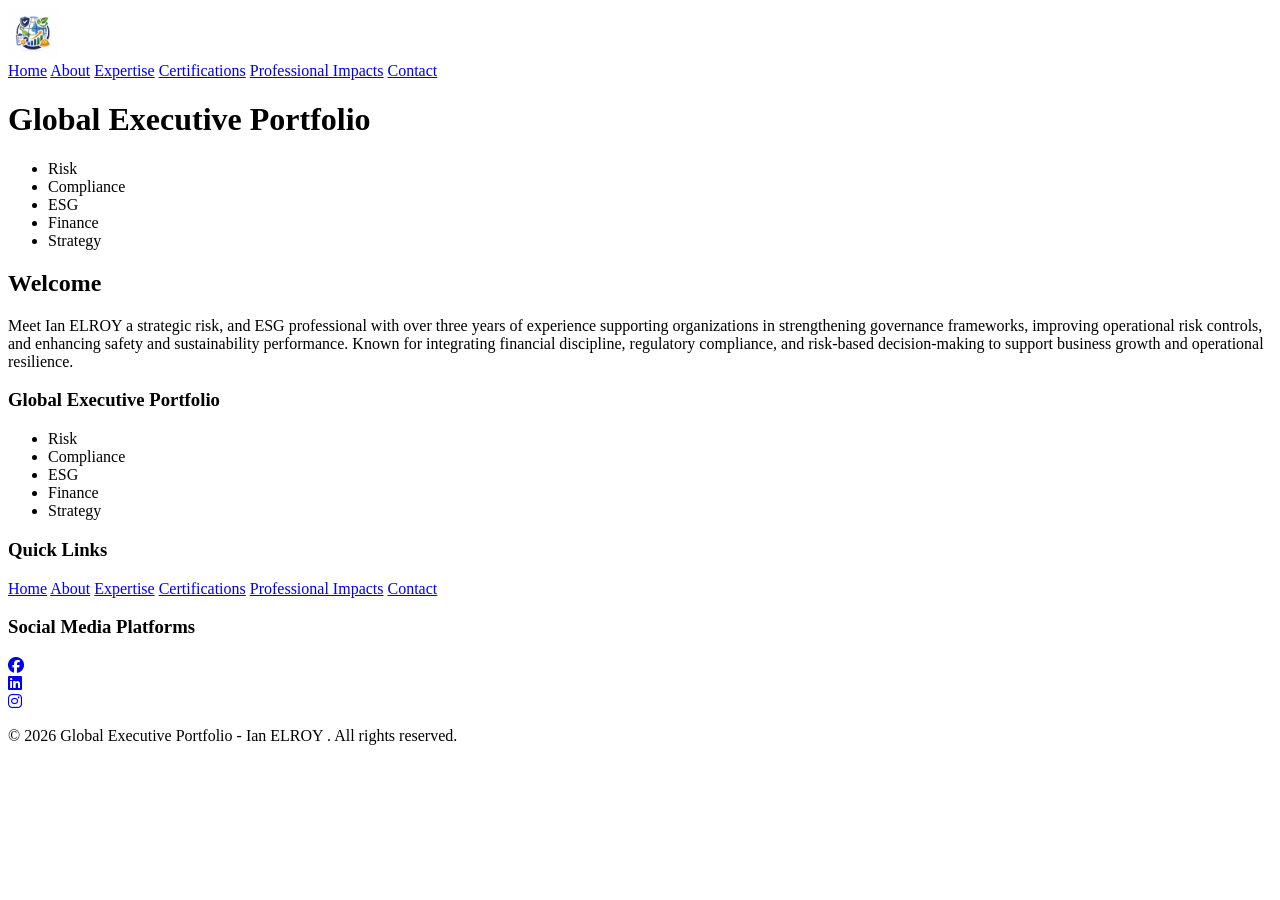
==== index.html @ 06d78c60 "first commit" ====
<!DOCTYPE html>
<html lang="en">
<head>
    <meta charset="UTF-8">
    <meta name="viewport" content="width=device-width, initial-scale=1.0">
    <title>Ian Elroy | Global Executive Portfolio</title>
    <link rel="stylesheet" href="styles.css">
     <link rel="stylesheet" href="https://cdnjs.cloudflare.com/ajax/libs/font-awesome/6.5.0/css/all.min.css">
    <img src="Portfolio icon.png" alt="portfolio icon" width="50px">
</head>
<body>
    <div class="navbar">
        <nav>
          <a href="index.html">Home</a>
          <a href="about.html">About</a>
          <a href="expertise.html">Expertise</a>
          <a href="certifications.html">Certifications</a>
          <a href="professional impact.html">Professional Impacts</a>
          <a href="contact.html">Contact</a>

        </nav>
    </div>
    <div>
        <h1>Global Executive Portfolio</h1>
        <ul>
            <li>Risk</li>
            <li>Compliance</li>
            <li>ESG</li>
            <li>Finance</li>
            <li>Strategy</li>
        </ul>
    </div>
    <div>
        <h2>Welcome</h2>
        <p>Meet Ian ELROY a strategic risk, and ESG professional with over three years 
        of experience supporting 
            organizations in strengthening governance frameworks, improving operational
             risk controls, and enhancing safety and sustainability performance. Known for
              integrating financial discipline, regulatory compliance, 
            and risk-based decision-making to support business growth and operational resilience.
        </p>
    </div>
    <div class="footer">
        <div class="global">
        <h3>Global Executive Portfolio</h3>
        <ul>
            <li>Risk</li>
            <li>Compliance</li>
            <li>ESG</li>
            <li>Finance</li>
            <li>Strategy</li>
        </ul>
        </div>
         
        <div class="quick-links">
        <h3>Quick Links</h3>
          <a href="index.html">Home</a>
          <a href="about.html">About</a>
          <a href="expertise.html">Expertise</a>
          <a href="certifications.html">Certifications</a>
          <a href="professional impact.html">Professional Impacts</a>
          <a href="contact.html">Contact</a>
          </div>

       <div class="media">
          <h3>Social Media Platforms</h3>
          <a href="https://facebook.com.com/Elroy Ian" target="_blank">
<i class="fa-brands fa-facebook"></i>
</a><br>

<a href="https://linkedin.com/in/yourusername" target="_blank">   
<i class="fa-brands fa-linkedin"></i>
</a><br>

<a href="https://instagram.com/_elroy4" target="_blank">  
<i class="fa-brands fa-instagram"></i>
</a><br>
   </div>
   <div>

   </div class="foote-bottom">
   <p>&copy; 2026 Global Executive Portfolio - Ian ELROY . All rights reserved.</p>

    </div>
    </div>
    
</body>
</html>
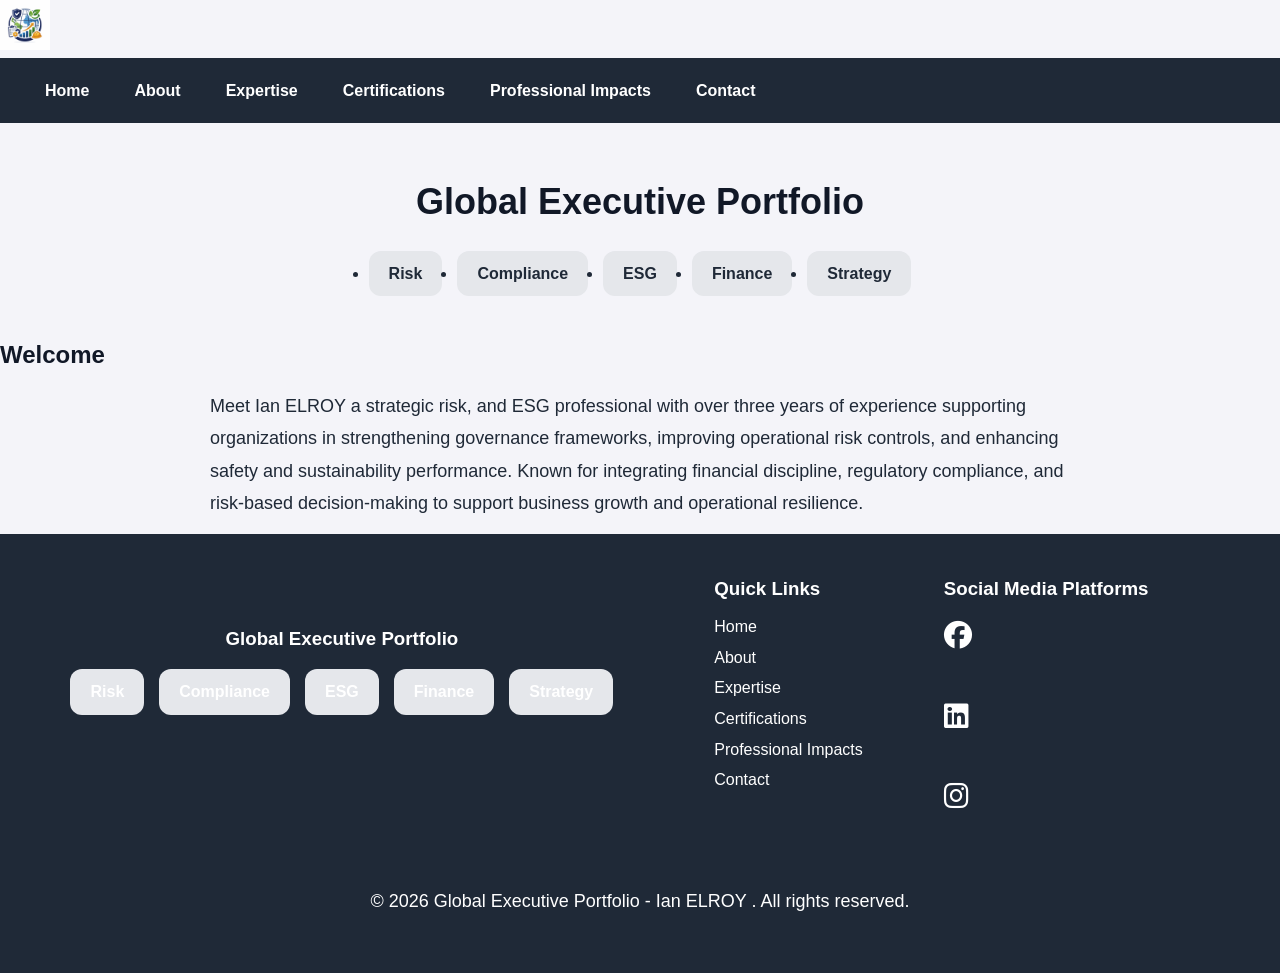
==== commit 9b12ec90: "added class to divs styled all the pages" ====
--- a/index.html
+++ b/index.html
@@ -10,7 +10,7 @@
 </head>
 <body>
     <div class="navbar">
-        <nav>
+        <nav class="nav-links">
           <a href="index.html">Home</a>
           <a href="about.html">About</a>
           <a href="expertise.html">Expertise</a>
@@ -20,7 +20,7 @@
 
         </nav>
     </div>
-    <div>
+    <div class="global">
         <h1>Global Executive Portfolio</h1>
         <ul>
             <li>Risk</li>
@@ -30,9 +30,9 @@
             <li>Strategy</li>
         </ul>
     </div>
-    <div>
+    <div class="welcome">
         <h2>Welcome</h2>
-        <p>Meet Ian ELROY a strategic risk, and ESG professional with over three years 
+        <p class="paragraph">Meet Ian ELROY a strategic risk, and ESG professional with over three years 
         of experience supporting 
             organizations in strengthening governance frameworks, improving operational
              risk controls, and enhancing safety and sustainability performance. Known for
--- a/styles.css
+++ b/styles.css
@@ -0,0 +1,244 @@
+/* =================== GENERAL RESET =================== */
+* {
+    box-sizing: border-box;
+    margin: 0;
+    padding: 0;
+}
+
+body {
+    font-family: 'Segoe UI', Tahoma, Geneva, Verdana, sans-serif;
+    background-color: #f4f4f9;
+    color: #1f2937;
+    line-height: 1.6;
+}
+
+/* =================== NAVBAR =================== */
+.navbar {
+    background-color: #1f2937;
+    display: flex;
+    align-items: center;
+    justify-content: space-between;
+    padding: 12px 30px;
+    flex-wrap: wrap;
+}
+
+.navbar img {
+    border-radius: 50%;
+    margin-right: 20px;
+    width: 50px;
+}
+
+.nav-links {
+    display: flex;
+    gap: 15px;
+    flex-wrap: wrap;
+}
+
+.nav-links a {
+    color: white;
+    text-decoration: none;
+    padding: 8px 15px;
+    border-radius: 6px;
+    font-weight: 600;
+    transition: 0.3s;
+}
+
+.nav-links a:hover,
+.nav-links a.active {
+    background-color: gold;
+    color: #1f2937;
+}
+
+/* =================== GLOBAL HERO =================== */
+.global {
+    text-align: center;
+    margin: 50px 20px 40px;
+}
+
+.global h1 {
+    font-size: 36px;
+    margin-bottom: 20px;
+    color: #111827;
+}
+
+.global ul {
+    display: flex;
+    justify-content: center;
+    gap: 15px;
+    flex-wrap: wrap;
+    margin-top: 15px;
+}
+
+.global ul li {
+    background: #e5e7eb;
+    padding: 10px 20px;
+    border-radius: 12px;
+    font-weight: 600;
+    transition: 0.3s;
+}
+
+.global ul li:hover {
+    background-color: gold;
+    color: #1f2937;
+}
+
+/* =================== HEADINGS & PARAGRAPHS =================== */
+h1, h2, h3 {
+    margin-bottom: 15px;
+    font-weight: 700;
+}
+
+h2 {
+    color: #111827;
+    margin-top: 20px;
+}
+
+p, .paragraph, .impact, .para {
+    max-width: 900px;
+    margin: 15px auto;
+    padding: 0 20px;
+    font-size: 18px;
+    line-height: 1.8;
+}
+
+/* =================== EXPERTISE & CERTIFICATIONS =================== */
+.expertise li,
+.professional-certs li {
+    background-color: #e5e7eb;
+    margin: 8px 0;
+    padding: 10px 15px;
+    border-radius: 8px;
+    transition: 0.3s;
+    font-weight: 500;
+}
+
+.expertise li:hover,
+.professional-certs li:hover {
+    background-color: gold;
+    color: #1f2937;
+}
+
+/* =================== FORMS =================== */
+.forms form {
+    max-width: 600px;
+    margin: 20px auto;
+    display: flex;
+    flex-direction: column;
+    gap: 15px;
+}
+
+.forms input,
+.forms textarea {
+    padding: 12px;
+    border-radius: 6px;
+    border: 1px solid #d1d5db;
+    font-size: 16px;
+    resize: vertical;
+    transition: 0.3s;
+}
+
+.forms input:focus,
+.forms textarea:focus {
+    border-color: gold;
+    outline: none;
+}
+
+.forms button {
+    padding: 12px 20px;
+    background-color: #1f2937;
+    color: white;
+    font-size: 16px;
+    border: none;
+    border-radius: 6px;
+    cursor: pointer;
+    transition: 0.3s;
+    font-weight: 600;
+}
+
+.forms button:hover {
+    background-color: gold;
+    color: #1f2937;
+}
+
+/* =================== SOCIAL MEDIA ICONS =================== */
+.media a,
+.social-media a {
+    font-size: 28px;
+    margin-right: 15px;
+    transition: 0.3s;
+    color: #1f2937;
+}
+
+.media a:hover,
+.social-media a:hover {
+    color: gold;
+}
+
+/* =================== FOOTER =================== */
+.footer {
+    background-color: #1f2937;
+    color: white;
+    display: flex;
+    flex-wrap: wrap;
+    justify-content: space-around;
+    padding: 40px 20px;
+    gap: 20px;
+}
+
+.footer h3 {
+    margin-bottom: 10px;
+}
+
+.footer ul {
+    list-style: none;
+    padding: 0;
+}
+
+.footer a {
+    color: white;
+    text-decoration: none;
+    display: block;
+    margin: 5px 0;
+    transition: 0.3s;
+}
+
+.footer a:hover {
+    color: gold;
+}
+
+.footer-bottom {
+    width: 100%;
+    text-align: center;
+    margin-top: 20px;
+    border-top: 1px solid #374151;
+    padding-top: 15px;
+}
+
+/* =================== BUTTONS GENERAL =================== */
+button, .btn {
+    cursor: pointer;
+    border-radius: 6px;
+    transition: 0.3s;
+}
+
+button:hover, .btn:hover {
+    transform: scale(1.05);
+}
+
+/* =================== RESPONSIVE =================== */
+@media (max-width: 768px) {
+    .global ul {
+        flex-direction: column;
+        gap: 10px;
+    }
+
+    .footer {
+        flex-direction: column;
+        text-align: center;
+    }
+
+    .nav-links {
+        flex-direction: column;
+        gap: 10px;
+    }
+}
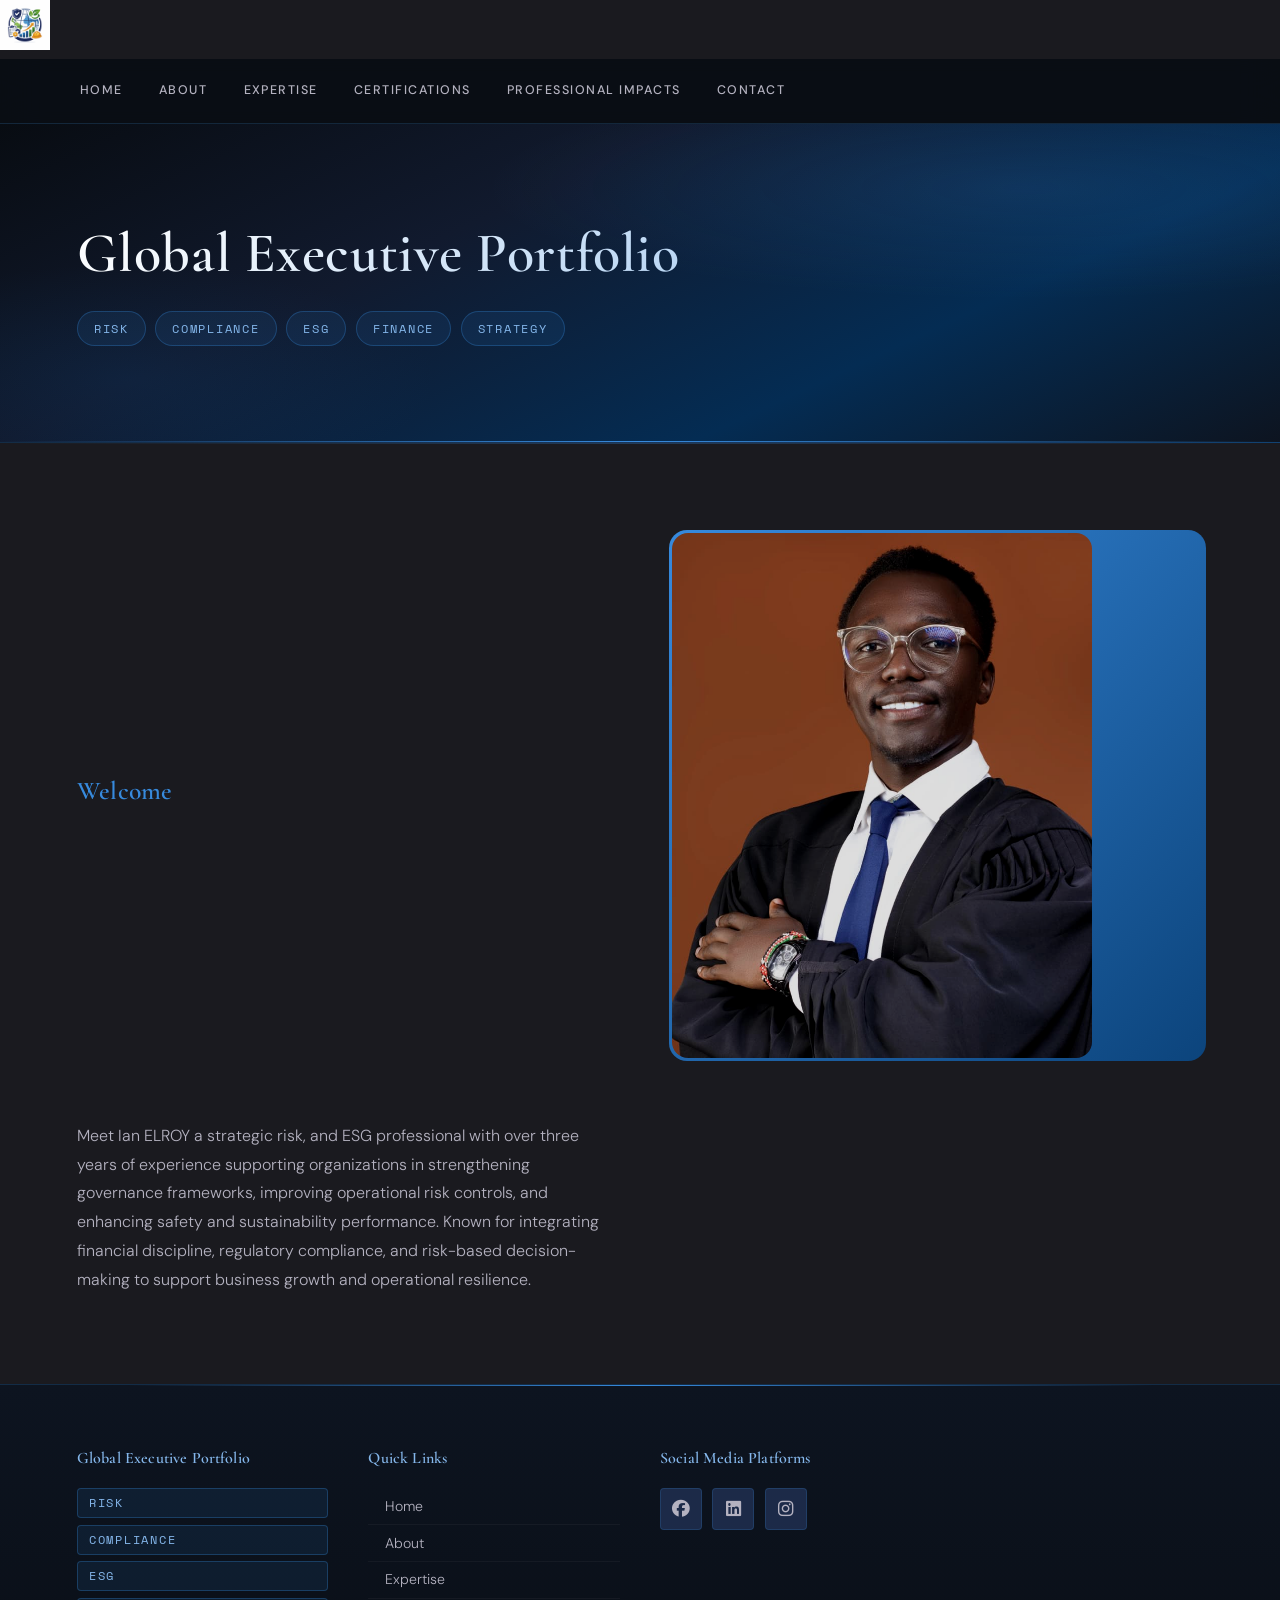
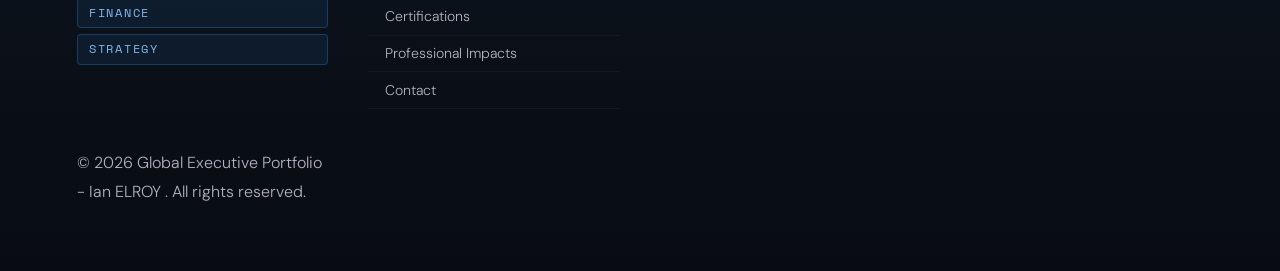
==== commit 7dd6ed60: "added a photo to home page" ====
--- a/index.html
+++ b/index.html
@@ -32,6 +32,10 @@
     </div>
     <div class="welcome">
         <h2>Welcome</h2>
+        <div class="img">
+        <img src="Ian Elroy.jpg" alt="Ian Elroy" width="500px">
+        </div>
+        <div class="paragragh-1">
         <p class="paragraph">Meet Ian ELROY a strategic risk, and ESG professional with over three years 
         of experience supporting 
             organizations in strengthening governance frameworks, improving operational
@@ -39,6 +43,7 @@
               integrating financial discipline, regulatory compliance, 
             and risk-based decision-making to support business growth and operational resilience.
         </p>
+        </div>
     </div>
     <div class="footer">
         <div class="global">
--- a/styles.css
+++ b/styles.css
@@ -1,244 +1,967 @@
-/* =================== GENERAL RESET =================== */
-* {
-    box-sizing: border-box;
-    margin: 0;
-    padding: 0;
+/* ============================================
+   IAN ELROY | GLOBAL EXECUTIVE PORTFOLIO
+   Modern Executive CSS — Dark Edition
+   ============================================ */
+
+@import url('https://fonts.googleapis.com/css2?family=Cormorant+Garamond:wght@300;400;600&family=DM+Sans:wght@300;400;500;600&family=Space+Mono&display=swap');
+
+/* ── CSS Variables ── */
+:root {
+  --blue-50:  #e6f1fb;
+  --blue-200: #85b7eb;
+  --blue-400: #378add;
+  --blue-600: #185fa5;
+  --blue-800: #0c447c;
+  --blue-900: #042c53;
+
+  --dark-900: #080c12;
+  --dark-800: #0d1420;
+  --dark-700: #111a2e;
+  --dark-600: #162038;
+  --dark-500: #1c2a48;
+  --dark-400: #243058;
+
+  --grey-900: #1a1a1f;
+  --grey-800: #222228;
+  --grey-700: #2e2e36;
+  --grey-600: #3a3a44;
+  --grey-200: #b4b2c0;
+  --grey-100: #d4d2de;
+  --grey-50:  #f0eff5;
+
+  --accent: #378add;
+  --accent-light: #85b7eb;
+  --accent-glow: rgba(55, 138, 221, 0.25);
+
+  --font-display: 'Cormorant Garamond', Georgia, serif;
+  --font-body: 'DM Sans', system-ui, sans-serif;
+  --font-mono: 'Space Mono', monospace;
+
+  --ease-out: cubic-bezier(0.16, 1, 0.3, 1);
+  --ease-in-out: cubic-bezier(0.76, 0, 0.24, 1);
+
+  --radius-sm: 4px;
+  --radius-md: 10px;
+  --radius-lg: 18px;
+  --radius-xl: 28px;
+
+  --shadow-blue: 0 0 40px rgba(55, 138, 221, 0.15);
+  --shadow-card: 0 8px 40px rgba(0, 0, 0, 0.45);
+}
+
+/* ── Reset & Base ── */
+*, *::before, *::after {
+  box-sizing: border-box;
+  margin: 0;
+  padding: 0;
+}
+
+html {
+  scroll-behavior: smooth;
+  font-size: 16px;
 }
 
 body {
-    font-family: 'Segoe UI', Tahoma, Geneva, Verdana, sans-serif;
-    background-color: #f4f4f9;
-    color: #1f2937;
-    line-height: 1.6;
-}
-
-/* =================== NAVBAR =================== */
+  font-family: var(--font-body);
+  font-weight: 300;
+  line-height: 1.75;
+  color: var(--grey-100);
+  background-color: var(--grey-900);
+  overflow-x: hidden;
+  -webkit-font-smoothing: antialiased;
+}
+
+/* ── Typography ── */
+h1, h2, h3 {
+  font-family: var(--font-display);
+  font-weight: 600;
+  letter-spacing: 0.01em;
+  line-height: 1.2;
+  animation: fadeSlideIn 0.9s var(--ease-out) both;
+}
+
+h1 { font-size: clamp(2rem, 5vw, 3.5rem); }
+h2 { font-size: clamp(1.4rem, 3vw, 2.2rem); }
+h3 { font-size: clamp(1.1rem, 2vw, 1.5rem); }
+
+p { font-size: 1rem; color: var(--grey-200); line-height: 1.8; }
+
+a {
+  color: var(--accent-light);
+  text-decoration: none;
+  transition: color 0.3s var(--ease-out);
+}
+a:hover { color: #fff; }
+
+ul { list-style: none; }
+
+/* ── Animations ── */
+@keyframes fadeSlideIn {
+  from { opacity: 0; transform: translateY(24px); }
+  to   { opacity: 1; transform: translateY(0); }
+}
+
+@keyframes pulseGlow {
+  0%, 100% { box-shadow: 0 0 0 0 var(--accent-glow); }
+  50%       { box-shadow: 0 0 0 12px transparent; }
+}
+
+@keyframes borderShimmer {
+  0%   { background-position: 0% 50%; }
+  100% { background-position: 200% 50%; }
+}
+
+/* Heading color animation — ease-in-out blue effect */
+h1, h2 {
+  background: linear-gradient(135deg, #fff 0%, var(--accent-light) 50%, #fff 100%);
+  background-size: 200% auto;
+  -webkit-background-clip: text;
+  -webkit-text-fill-color: transparent;
+  background-clip: text;
+  animation: fadeSlideIn 0.9s var(--ease-out) both, borderShimmer 5s var(--ease-in-out) infinite;
+}
+
+h3 {
+  color: var(--accent-light);
+  animation: fadeSlideIn 0.9s var(--ease-out) both;
+}
+
+/* =============================================
+   NAVBAR
+   ============================================= */
 .navbar {
-    background-color: #1f2937;
-    display: flex;
-    align-items: center;
-    justify-content: space-between;
-    padding: 12px 30px;
-    flex-wrap: wrap;
-}
-
-.navbar img {
-    border-radius: 50%;
-    margin-right: 20px;
-    width: 50px;
+  position: sticky;
+  top: 0;
+  z-index: 1000;
+  background: rgba(8, 12, 18, 0.85);
+  backdrop-filter: blur(20px) saturate(180%);
+  border-bottom: 1px solid rgba(55, 138, 221, 0.2);
+  padding: 0 clamp(1.5rem, 5vw, 4rem);
 }
 
 .nav-links {
-    display: flex;
-    gap: 15px;
-    flex-wrap: wrap;
+  display: flex;
+  align-items: center;
+  gap: 0.25rem;
+  height: 64px;
+  flex-wrap: wrap;
 }
 
 .nav-links a {
-    color: white;
-    text-decoration: none;
-    padding: 8px 15px;
-    border-radius: 6px;
-    font-weight: 600;
-    transition: 0.3s;
-}
-
-.nav-links a:hover,
-.nav-links a.active {
-    background-color: gold;
-    color: #1f2937;
-}
-
-/* =================== GLOBAL HERO =================== */
+  font-family: var(--font-body);
+  font-size: 0.78rem;
+  font-weight: 500;
+  letter-spacing: 0.12em;
+  text-transform: uppercase;
+  color: var(--grey-200);
+  padding: 0.5rem 1rem;
+  border-radius: var(--radius-sm);
+  position: relative;
+  transition: color 0.35s var(--ease-out), background 0.35s var(--ease-out);
+}
+
+.nav-links a::after {
+  content: '';
+  position: absolute;
+  bottom: 4px;
+  left: 50%;
+  transform: translateX(-50%) scaleX(0);
+  width: 60%;
+  height: 1.5px;
+  background: var(--accent);
+  border-radius: 2px;
+  transition: transform 0.35s var(--ease-out);
+}
+
+.nav-links a:hover {
+  color: #fff;
+  background: rgba(55, 138, 221, 0.08);
+}
+
+.nav-links a:hover::after {
+  transform: translateX(-50%) scaleX(1);
+}
+
+/* =============================================
+   HERO HEADER — Global Banner
+   (Blue + Black gradient — home, about, certifications)
+   ============================================= */
 .global {
-    text-align: center;
-    margin: 50px 20px 40px;
+  background: linear-gradient(155deg, var(--dark-900) 0%, var(--dark-700) 35%, var(--blue-900) 70%, var(--dark-800) 100%);
+  padding: clamp(3rem, 8vw, 6rem) clamp(1.5rem, 6vw, 5rem);
+  position: relative;
+  overflow: hidden;
+  border-bottom: 1px solid rgba(55, 138, 221, 0.25);
+}
+
+.global::before {
+  content: '';
+  position: absolute;
+  inset: 0;
+  background:
+    radial-gradient(ellipse 60% 50% at 80% 20%, rgba(55, 138, 221, 0.15) 0%, transparent 70%),
+    radial-gradient(ellipse 40% 60% at 10% 80%, rgba(12, 68, 124, 0.2) 0%, transparent 60%);
+  pointer-events: none;
+}
+
+.global::after {
+  content: '';
+  position: absolute;
+  bottom: 0;
+  left: 0;
+  right: 0;
+  height: 1px;
+  background: linear-gradient(90deg, transparent, var(--accent), transparent);
 }
 
 .global h1 {
-    font-size: 36px;
-    margin-bottom: 20px;
-    color: #111827;
+  margin-bottom: 1.5rem;
+  position: relative;
+  z-index: 1;
+}
+
+.global h3 {
+  font-size: 1.1rem;
+  margin-bottom: 1rem;
 }
 
 .global ul {
-    display: flex;
-    justify-content: center;
-    gap: 15px;
-    flex-wrap: wrap;
-    margin-top: 15px;
+  display: flex;
+  flex-wrap: wrap;
+  gap: 0.6rem;
+  position: relative;
+  z-index: 1;
 }
 
 .global ul li {
-    background: #e5e7eb;
-    padding: 10px 20px;
-    border-radius: 12px;
-    font-weight: 600;
-    transition: 0.3s;
+  font-family: var(--font-mono);
+  font-size: 0.72rem;
+  letter-spacing: 0.15em;
+  text-transform: uppercase;
+  color: var(--accent-light);
+  background: rgba(55, 138, 221, 0.1);
+  border: 1px solid rgba(55, 138, 221, 0.3);
+  padding: 0.4rem 1rem;
+  border-radius: 100px;
+  transition: all 0.3s var(--ease-out);
 }
 
 .global ul li:hover {
-    background-color: gold;
-    color: #1f2937;
-}
-
-/* =================== HEADINGS & PARAGRAPHS =================== */
-h1, h2, h3 {
-    margin-bottom: 15px;
-    font-weight: 700;
-}
-
-h2 {
-    color: #111827;
-    margin-top: 20px;
-}
-
-p, .paragraph, .impact, .para {
-    max-width: 900px;
-    margin: 15px auto;
-    padding: 0 20px;
-    font-size: 18px;
-    line-height: 1.8;
-}
-
-/* =================== EXPERTISE & CERTIFICATIONS =================== */
-.expertise li,
+  background: rgba(55, 138, 221, 0.25);
+  border-color: var(--accent);
+  transform: translateY(-2px);
+}
+
+/* =============================================
+   WELCOME SECTION (Home Page)
+   ============================================= */
+.welcome {
+  display: grid;
+  grid-template-columns: 1fr 1fr;
+  gap: 4rem;
+  align-items: center;
+  padding: clamp(3rem, 7vw, 6rem) clamp(1.5rem, 6vw, 5rem);
+  background: var(--grey-900);
+  position: relative;
+}
+
+.welcome::before {
+  content: '';
+  position: absolute;
+  top: 0; left: 0; right: 0;
+  height: 1px;
+  background: linear-gradient(90deg, transparent, rgba(55, 138, 221, 0.3), transparent);
+}
+
+.welcome h2 {
+  font-size: clamp(1.2rem, 2vw, 1.6rem);
+  color: var(--accent);
+  -webkit-text-fill-color: var(--accent);
+  background: none;
+  animation: fadeSlideIn 0.8s var(--ease-out) 0.1s both;
+  margin-bottom: 0.5rem;
+}
+
+.paragragh-1 { animation: fadeSlideIn 0.8s var(--ease-out) 0.3s both; }
+
+/* Image — hover brightening + blue border box */
+.img {
+  position: relative;
+  display: inline-block;
+  animation: fadeSlideIn 0.9s var(--ease-out) 0.2s both;
+}
+
+.img::before {
+  content: '';
+  position: absolute;
+  inset: -3px;
+  background: linear-gradient(135deg, var(--accent), var(--blue-800), var(--accent-light), var(--blue-600));
+  border-radius: var(--radius-lg);
+  z-index: 0;
+  background-size: 300% 300%;
+  animation: borderShimmer 4s linear infinite;
+}
+
+.img img,
+.welcome img {
+  display: block;
+  width: 100%;
+  max-width: 420px;
+  height: auto;
+  border-radius: calc(var(--radius-lg) - 2px);
+  position: relative;
+  z-index: 1;
+  filter: brightness(0.85) contrast(1.05);
+  transition:
+    filter 0.5s var(--ease-out),
+    transform 0.5s var(--ease-out);
+}
+
+.img:hover img,
+.welcome .img:hover img {
+  filter: brightness(1.1) contrast(1.05) saturate(1.1);
+  transform: scale(1.02);
+}
+
+/* =============================================
+   ABOUT PAGE
+   ============================================= */
+.brand-statement {
+  background: var(--grey-900);
+  padding: clamp(3rem, 7vw, 6rem) clamp(1.5rem, 6vw, 5rem);
+  max-width: 900px;
+  margin: 0 auto;
+  animation: fadeSlideIn 0.9s var(--ease-out) both;
+}
+
+.brand-statement h1 { margin-bottom: 2rem; }
+
+.brand-statement h2 {
+  font-family: var(--font-mono);
+  font-size: 0.8rem;
+  letter-spacing: 0.2em;
+  text-transform: uppercase;
+  color: var(--accent);
+  -webkit-text-fill-color: var(--accent);
+  background: none;
+  animation: none;
+  margin: 2.5rem 0 1rem;
+  border-left: 3px solid var(--accent);
+  padding-left: 1rem;
+}
+
+#paragraph {
+  margin-bottom: 1.5rem;
+  font-size: 1rem;
+  color: var(--grey-200);
+}
+
+#paragraph li {
+  padding: 0.5rem 0 0.5rem 1.5rem;
+  font-size: 0.95rem;
+  color: var(--grey-100);
+  position: relative;
+  border-bottom: 1px solid rgba(255,255,255,0.05);
+}
+
+#paragraph li::before {
+  content: '▸';
+  position: absolute;
+  left: 0;
+  color: var(--accent);
+}
+
+/* Career Positioning */
+.career-positioning {
+  background: linear-gradient(155deg, var(--dark-800) 0%, var(--dark-600) 50%, var(--dark-700) 100%);
+  padding: clamp(3rem, 7vw, 6rem) clamp(1.5rem, 6vw, 5rem);
+  position: relative;
+  border-top: 1px solid rgba(55, 138, 221, 0.2);
+  border-bottom: 1px solid rgba(55, 138, 221, 0.2);
+}
+
+.career-positioning::before {
+  content: '';
+  position: absolute;
+  inset: 0;
+  background: radial-gradient(ellipse 50% 70% at 90% 50%, rgba(55, 138, 221, 0.1) 0%, transparent 70%);
+  pointer-events: none;
+}
+
+.career-positioning .paragraph {
+  max-width: 780px;
+  font-size: 1.05rem;
+  color: var(--grey-100);
+}
+
+/* =============================================
+   EXPERTISE PAGE
+   ============================================= */
+.expertise {
+  background: var(--grey-900);
+  padding: clamp(3rem, 7vw, 6rem) clamp(1.5rem, 6vw, 5rem);
+}
+
+.expertise h2 {
+  margin-bottom: 2rem;
+  font-size: 1.6rem;
+}
+
+.expertise .paragraph {
+  max-width: 820px;
+  margin-bottom: 3rem;
+  font-size: 1.05rem;
+}
+
+.expertise li {
+  display: flex;
+  align-items: center;
+  gap: 1rem;
+  background: var(--grey-800);
+  border: 1px solid var(--grey-700);
+  border-left: 3px solid var(--accent);
+  border-radius: var(--radius-md);
+  padding: 1.1rem 1.5rem;
+  margin-bottom: 0.75rem;
+  font-size: 0.95rem;
+  font-weight: 400;
+  color: var(--grey-100);
+  transition: all 0.35s var(--ease-out);
+  cursor: default;
+  animation: fadeSlideIn 0.6s var(--ease-out) both;
+}
+
+.expertise li:hover {
+  background: var(--grey-700);
+  border-left-color: var(--accent-light);
+  transform: translateX(6px);
+  color: #fff;
+  box-shadow: -4px 0 20px rgba(55, 138, 221, 0.2);
+}
+
+.expertise li::before {
+  content: '◆';
+  font-size: 0.6rem;
+  color: var(--accent);
+  flex-shrink: 0;
+  transition: color 0.3s;
+}
+
+.expertise li:hover::before {
+  color: var(--accent-light);
+}
+
+/* =============================================
+   CERTIFICATIONS PAGE
+   ============================================= */
+.certifications {
+  background: linear-gradient(155deg, var(--dark-900) 0%, var(--dark-700) 40%, var(--blue-900) 100%);
+  padding: clamp(3rem, 7vw, 6rem) clamp(1.5rem, 6vw, 5rem);
+  border-bottom: 1px solid rgba(55, 138, 221, 0.2);
+}
+
+.certifications .para {
+  max-width: 760px;
+  margin-top: 1.5rem;
+  font-size: 1.05rem;
+  color: var(--grey-100);
+}
+
+.professional-certs {
+  background: var(--grey-900);
+  padding: clamp(2.5rem, 6vw, 5rem) clamp(1.5rem, 6vw, 5rem);
+  display: grid;
+  grid-template-columns: repeat(auto-fill, minmax(280px, 1fr));
+  gap: 1rem;
+}
+
 .professional-certs li {
-    background-color: #e5e7eb;
-    margin: 8px 0;
-    padding: 10px 15px;
-    border-radius: 8px;
-    transition: 0.3s;
-    font-weight: 500;
-}
-
-.expertise li:hover,
+  background: linear-gradient(135deg, var(--dark-700), var(--dark-500));
+  border: 1px solid rgba(55, 138, 221, 0.2);
+  border-radius: var(--radius-md);
+  padding: 1.25rem 1.5rem;
+  font-size: 0.92rem;
+  color: var(--grey-100);
+  position: relative;
+  overflow: hidden;
+  transition: all 0.4s var(--ease-out);
+  animation: fadeSlideIn 0.6s var(--ease-out) both;
+}
+
+.professional-certs li::before {
+  content: '';
+  position: absolute;
+  inset: 0;
+  background: linear-gradient(135deg, rgba(55, 138, 221, 0.1), transparent);
+  opacity: 0;
+  transition: opacity 0.4s var(--ease-out);
+}
+
+.professional-certs li::after {
+  content: '✦';
+  position: absolute;
+  top: 1rem;
+  right: 1rem;
+  font-size: 0.7rem;
+  color: var(--accent);
+  opacity: 0.6;
+}
+
 .professional-certs li:hover {
-    background-color: gold;
-    color: #1f2937;
-}
-
-/* =================== FORMS =================== */
-.forms form {
-    max-width: 600px;
-    margin: 20px auto;
-    display: flex;
-    flex-direction: column;
-    gap: 15px;
-}
-
-.forms input,
-.forms textarea {
-    padding: 12px;
-    border-radius: 6px;
-    border: 1px solid #d1d5db;
-    font-size: 16px;
-    resize: vertical;
-    transition: 0.3s;
-}
-
-.forms input:focus,
-.forms textarea:focus {
-    border-color: gold;
-    outline: none;
-}
-
-.forms button {
-    padding: 12px 20px;
-    background-color: #1f2937;
-    color: white;
-    font-size: 16px;
-    border: none;
-    border-radius: 6px;
-    cursor: pointer;
-    transition: 0.3s;
-    font-weight: 600;
-}
-
-.forms button:hover {
-    background-color: gold;
-    color: #1f2937;
-}
-
-/* =================== SOCIAL MEDIA ICONS =================== */
-.media a,
+  border-color: var(--accent);
+  transform: translateY(-4px);
+  box-shadow: var(--shadow-blue), var(--shadow-card);
+  color: #fff;
+}
+
+.professional-certs li:hover::before { opacity: 1; }
+
+/* =============================================
+   PROFESSIONAL IMPACTS PAGE
+   ============================================= */
+.impact:first-of-type,
+div.impact h1:first-child {
+  background: linear-gradient(155deg, var(--dark-900) 0%, var(--dark-700) 40%, var(--blue-900) 100%);
+}
+
+div.impact {
+  padding: clamp(3rem, 7vw, 6rem) clamp(1.5rem, 6vw, 5rem);
+  background: var(--grey-900);
+}
+
+div.impact > h1:first-child {
+  background: linear-gradient(155deg, var(--dark-900), var(--dark-700), var(--blue-900));
+  margin: -clamp(3rem, 7vw, 6rem) -clamp(1.5rem, 6vw, 5rem) 3rem;
+  padding: clamp(3rem, 7vw, 6rem) clamp(1.5rem, 6vw, 5rem) 3rem;
+}
+
+div.impact h2 {
+  font-family: var(--font-mono);
+  font-size: 0.8rem;
+  letter-spacing: 0.2em;
+  text-transform: uppercase;
+  color: var(--accent);
+  -webkit-text-fill-color: var(--accent);
+  background: none;
+  animation: none;
+  margin-top: 2.5rem;
+  margin-bottom: 0.5rem;
+}
+
+p.impact {
+  font-size: 1rem;
+  color: var(--grey-200);
+  padding: 1rem 1.25rem;
+  background: var(--grey-800);
+  border-left: 3px solid var(--accent);
+  border-radius: 0 var(--radius-md) var(--radius-md) 0;
+  margin-bottom: 0.5rem;
+  transition: background 0.3s;
+}
+
+p.impact:hover {
+  background: var(--grey-700);
+  color: var(--grey-50);
+}
+
+/* =============================================
+   CONTACT PAGE
+   ============================================= */
+.connect {
+  background: linear-gradient(155deg, var(--dark-900) 0%, var(--dark-700) 40%, var(--blue-900) 100%);
+  padding: clamp(3rem, 7vw, 6rem) clamp(1.5rem, 6vw, 5rem);
+  border-bottom: 1px solid rgba(55, 138, 221, 0.2);
+}
+
+#ubeti {
+  max-width: 680px;
+  font-size: 1.05rem;
+  margin-top: 1.5rem;
+  color: var(--grey-100);
+}
+
+.reach-out {
+  background: var(--grey-900);
+  padding: clamp(2.5rem, 6vw, 5rem) clamp(1.5rem, 6vw, 5rem);
+}
+
+.reach-out > p {
+  margin-bottom: 1.25rem;
+  font-size: 1rem;
+}
+
+.reach-out > p a {
+  display: inline-flex;
+  align-items: center;
+  gap: 0.5rem;
+  background: rgba(55, 138, 221, 0.1);
+  border: 1px solid rgba(55, 138, 221, 0.3);
+  color: var(--accent-light);
+  padding: 0.3rem 0.9rem;
+  border-radius: 100px;
+  font-size: 0.88rem;
+  transition: all 0.3s var(--ease-out);
+}
+
+.reach-out > p a:hover {
+  background: rgba(55, 138, 221, 0.25);
+  border-color: var(--accent);
+  color: #fff;
+}
+
+/* Contact Form */
+.forms {
+  background: var(--grey-800);
+  border: 1px solid var(--grey-700);
+  border-radius: var(--radius-xl);
+  padding: clamp(2rem, 4vw, 3rem);
+  max-width: 640px;
+  margin-top: 2.5rem;
+  box-shadow: var(--shadow-card);
+  animation: fadeSlideIn 0.8s var(--ease-out) 0.2s both;
+}
+
+.forms > p {
+  font-family: var(--font-mono);
+  font-size: 0.78rem;
+  letter-spacing: 0.15em;
+  text-transform: uppercase;
+  color: var(--accent);
+  margin-bottom: 2rem;
+}
+
+#form-list {
+  display: flex;
+  flex-direction: column;
+  gap: 1.25rem;
+}
+
+#form-list label {
+  display: block;
+  font-size: 0.8rem;
+  font-weight: 500;
+  letter-spacing: 0.08em;
+  text-transform: uppercase;
+  color: var(--grey-200);
+  margin-bottom: 0.4rem;
+}
+
+#form-list input,
+#form-list textarea {
+  display: block;
+  width: 100%;
+  background: var(--grey-900);
+  border: 1px solid var(--grey-600);
+  border-radius: var(--radius-md);
+  padding: 0.85rem 1.1rem;
+  font-family: var(--font-body);
+  font-size: 0.95rem;
+  color: var(--grey-50);
+  transition: all 0.35s var(--ease-out);
+  outline: none;
+}
+
+#form-list input::placeholder,
+#form-list textarea::placeholder {
+  color: var(--grey-600);
+}
+
+#form-list input:focus,
+#form-list textarea:focus {
+  border-color: var(--accent);
+  box-shadow: 0 0 0 3px var(--accent-glow);
+  background: var(--dark-700);
+}
+
+#form-list textarea {
+  min-height: 140px;
+  resize: vertical;
+}
+
+#form-list br { display: none; }
+
+#form-list button[type="submit"] {
+  align-self: flex-start;
+  background: var(--accent);
+  color: #fff;
+  border: none;
+  border-radius: var(--radius-md);
+  padding: 0.9rem 2.5rem;
+  font-family: var(--font-body);
+  font-size: 0.9rem;
+  font-weight: 500;
+  letter-spacing: 0.06em;
+  text-transform: uppercase;
+  cursor: pointer;
+  transition: all 0.35s var(--ease-out);
+  position: relative;
+  overflow: hidden;
+}
+
+#form-list button[type="submit"]::before {
+  content: '';
+  position: absolute;
+  inset: 0;
+  background: linear-gradient(135deg, rgba(255,255,255,0.15), transparent);
+  opacity: 0;
+  transition: opacity 0.3s;
+}
+
+#form-list button[type="submit"]:hover {
+  background: var(--blue-600);
+  transform: translateY(-2px);
+  box-shadow: 0 8px 30px rgba(55, 138, 221, 0.45);
+}
+
+#form-list button[type="submit"]:hover::before { opacity: 1; }
+#form-list button[type="submit"]:active { transform: translateY(0); }
+
+/* Social Icons on contact page */
+.social-media {
+  background: var(--grey-800);
+  padding: clamp(2.5rem, 5vw, 4rem) clamp(1.5rem, 6vw, 5rem);
+  border-top: 1px solid var(--grey-700);
+}
+
+.social-media h2 {
+  margin-bottom: 0.75rem;
+  font-size: 1.4rem;
+}
+
+.social-media p {
+  margin-bottom: 2rem;
+  font-size: 0.95rem;
+}
+
 .social-media a {
-    font-size: 28px;
-    margin-right: 15px;
-    transition: 0.3s;
-    color: #1f2937;
-}
-
-.media a:hover,
+  display: inline-flex;
+  align-items: center;
+  justify-content: center;
+  width: 50px;
+  height: 50px;
+  background: var(--grey-700);
+  border: 1px solid var(--grey-600);
+  border-radius: var(--radius-md);
+  font-size: 1.3rem;
+  color: var(--grey-200);
+  transition: all 0.35s var(--ease-out);
+  margin-right: 0.75rem;
+}
+
 .social-media a:hover {
-    color: gold;
-}
-
-/* =================== FOOTER =================== */
+  background: rgba(55, 138, 221, 0.15);
+  border-color: var(--accent);
+  color: var(--accent-light);
+  transform: translateY(-4px);
+  box-shadow: 0 8px 24px rgba(55, 138, 221, 0.25);
+}
+
+.social-media br { display: none; }
+
+/* =============================================
+   FOOTER
+   ============================================= */
 .footer {
-    background-color: #1f2937;
-    color: white;
-    display: flex;
-    flex-wrap: wrap;
-    justify-content: space-around;
-    padding: 40px 20px;
-    gap: 20px;
+  background: linear-gradient(180deg, var(--dark-800) 0%, var(--dark-900) 100%);
+  border-top: 1px solid rgba(55, 138, 221, 0.25);
+  display: grid;
+  grid-template-columns: repeat(auto-fit, minmax(200px, 1fr));
+  gap: 2.5rem;
+  padding: clamp(2.5rem, 5vw, 4rem) clamp(1.5rem, 6vw, 5rem);
+  position: relative;
+}
+
+.footer::before {
+  content: '';
+  position: absolute;
+  top: 0; left: 10%; right: 10%;
+  height: 1px;
+  background: linear-gradient(90deg, transparent, var(--accent), transparent);
 }
 
 .footer h3 {
-    margin-bottom: 10px;
-}
-
-.footer ul {
-    list-style: none;
-    padding: 0;
-}
-
-.footer a {
-    color: white;
-    text-decoration: none;
-    display: block;
-    margin: 5px 0;
-    transition: 0.3s;
-}
-
-.footer a:hover {
-    color: gold;
-}
-
-.footer-bottom {
-    width: 100%;
-    text-align: center;
-    margin-top: 20px;
-    border-top: 1px solid #374151;
-    padding-top: 15px;
-}
-
-/* =================== BUTTONS GENERAL =================== */
-button, .btn {
-    cursor: pointer;
-    border-radius: 6px;
-    transition: 0.3s;
-}
-
-button:hover, .btn:hover {
-    transform: scale(1.05);
-}
-
-/* =================== RESPONSIVE =================== */
+  font-size: 1rem;
+  margin-bottom: 1.25rem;
+  color: var(--accent-light);
+}
+
+.footer .global {
+  background: none;
+  padding: 0;
+  border: none;
+}
+
+.footer .global::before,
+.footer .global::after { display: none; }
+
+.footer .global ul {
+  flex-direction: column;
+  gap: 0.4rem;
+}
+
+.footer .global ul li {
+  font-family: var(--font-mono);
+  font-size: 0.72rem;
+  padding: 0.25rem 0.7rem;
+  border-radius: 4px;
+}
+
+.quick-links {
+  display: flex;
+  flex-direction: column;
+}
+
+.quick-links a {
+  font-size: 0.88rem;
+  color: var(--grey-200);
+  padding: 0.35rem 0;
+  border-bottom: 1px solid rgba(255,255,255,0.04);
+  transition: all 0.3s var(--ease-out);
+  display: flex;
+  align-items: center;
+  gap: 0.5rem;
+}
+
+.quick-links a::before {
+  content: '→';
+  font-size: 0.75rem;
+  color: var(--accent);
+  opacity: 0;
+  transform: translateX(-6px);
+  transition: all 0.3s var(--ease-out);
+}
+
+.quick-links a:hover {
+  color: #fff;
+  padding-left: 0.5rem;
+}
+
+.quick-links a:hover::before {
+  opacity: 1;
+  transform: translateX(0);
+}
+
+.media a {
+  display: inline-flex;
+  align-items: center;
+  justify-content: center;
+  width: 42px;
+  height: 42px;
+  background: var(--dark-500);
+  border: 1px solid rgba(55, 138, 221, 0.2);
+  border-radius: var(--radius-sm);
+  font-size: 1.1rem;
+  color: var(--grey-200);
+  transition: all 0.35s var(--ease-out);
+  margin: 0 0.4rem 0.4rem 0;
+}
+
+.media a:hover {
+  background: rgba(55, 138, 221, 0.15);
+  border-color: var(--accent);
+  color: var(--accent-light);
+  transform: translateY(-3px);
+}
+
+.media br { display: none; }
+
+/* Footer Bottom */
+[class*="footer-bottom"] p,
+.footer > div:last-child p {
+  grid-column: 1 / -1;
+  text-align: center;
+  font-size: 0.78rem;
+  color: var(--grey-600);
+  letter-spacing: 0.05em;
+  padding-top: 1.5rem;
+  border-top: 1px solid var(--grey-700);
+  margin-top: 1rem;
+}
+
+/* =============================================
+   ABOUT H1 (standalone) & PAGE-LEVEL sections
+   ============================================= */
+body > h1 {
+  background: linear-gradient(135deg, #fff, var(--accent-light));
+  -webkit-background-clip: text;
+  -webkit-text-fill-color: transparent;
+  background-clip: text;
+  font-family: var(--font-display);
+  font-size: clamp(1.8rem, 4vw, 2.8rem);
+  padding: 3rem clamp(1.5rem, 6vw, 5rem) 0;
+  animation: fadeSlideIn 0.8s var(--ease-out) both;
+}
+
+/* =============================================
+   RESPONSIVE
+   ============================================= */
 @media (max-width: 768px) {
-    .global ul {
-        flex-direction: column;
-        gap: 10px;
-    }
-
-    .footer {
-        flex-direction: column;
-        text-align: center;
-    }
-
-    .nav-links {
-        flex-direction: column;
-        gap: 10px;
-    }
-}+  .welcome {
+    grid-template-columns: 1fr;
+    gap: 2rem;
+  }
+
+  .img img, .welcome img { max-width: 100%; }
+
+  .professional-certs {
+    grid-template-columns: 1fr;
+  }
+
+  .footer {
+    grid-template-columns: 1fr;
+    gap: 2rem;
+  }
+
+  .nav-links { gap: 0; }
+  .nav-links a { padding: 0.4rem 0.6rem; font-size: 0.72rem; }
+}
+
+@media (max-width: 480px) {
+  .global { padding: 2rem 1.25rem; }
+  .welcome, .brand-statement, .career-positioning,
+  .expertise, .certifications, .professional-certs,
+  .connect, .reach-out, .social-media { padding: 2rem 1.25rem; }
+  .footer { padding: 2rem 1.25rem; }
+}
+
+/* =============================================
+   SCROLL REVEAL — Progressive Fade
+   ============================================= */
+.expertise li:nth-child(1)  { animation-delay: 0.05s; }
+.expertise li:nth-child(2)  { animation-delay: 0.10s; }
+.expertise li:nth-child(3)  { animation-delay: 0.15s; }
+.expertise li:nth-child(4)  { animation-delay: 0.20s; }
+.expertise li:nth-child(5)  { animation-delay: 0.25s; }
+.expertise li:nth-child(6)  { animation-delay: 0.30s; }
+.expertise li:nth-child(7)  { animation-delay: 0.35s; }
+.expertise li:nth-child(8)  { animation-delay: 0.40s; }
+
+.professional-certs li:nth-child(1)  { animation-delay: 0.05s; }
+.professional-certs li:nth-child(2)  { animation-delay: 0.10s; }
+.professional-certs li:nth-child(3)  { animation-delay: 0.15s; }
+.professional-certs li:nth-child(4)  { animation-delay: 0.20s; }
+.professional-certs li:nth-child(5)  { animation-delay: 0.25s; }
+.professional-certs li:nth-child(6)  { animation-delay: 0.30s; }
+.professional-certs li:nth-child(7)  { animation-delay: 0.35s; }
+.professional-certs li:nth-child(8)  { animation-delay: 0.40s; }
+.professional-certs li:nth-child(9)  { animation-delay: 0.45s; }
+.professional-certs li:nth-child(10) { animation-delay: 0.50s; }
+
+/* =============================================
+   SELECTION COLOR
+   ============================================= */
+::selection {
+  background: rgba(55, 138, 221, 0.35);
+  color: #fff;
+}
+
+/* =============================================
+   SCROLLBAR
+   ============================================= */
+::-webkit-scrollbar { width: 6px; }
+::-webkit-scrollbar-track { background: var(--dark-900); }
+::-webkit-scrollbar-thumb {
+  background: var(--blue-800);
+  border-radius: 3px;
+}
+::-webkit-scrollbar-thumb:hover { background: var(--accent); }
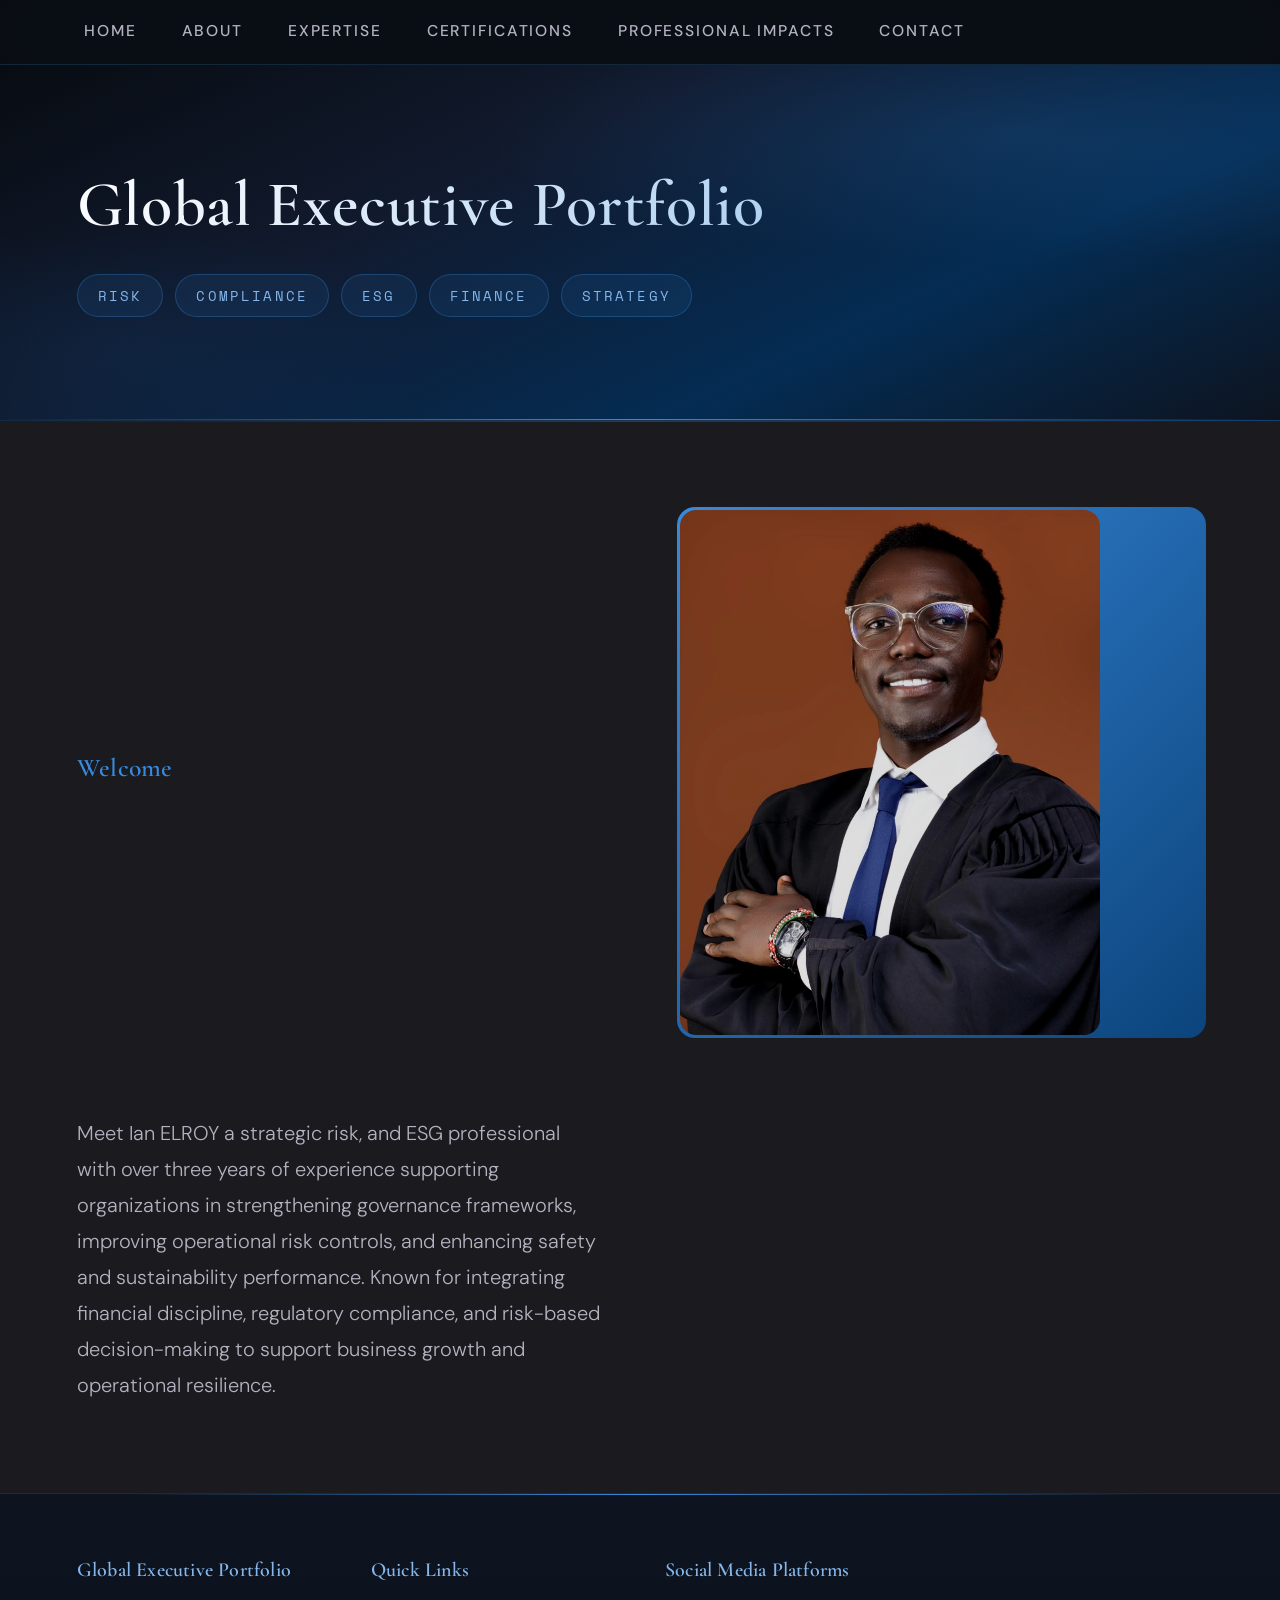
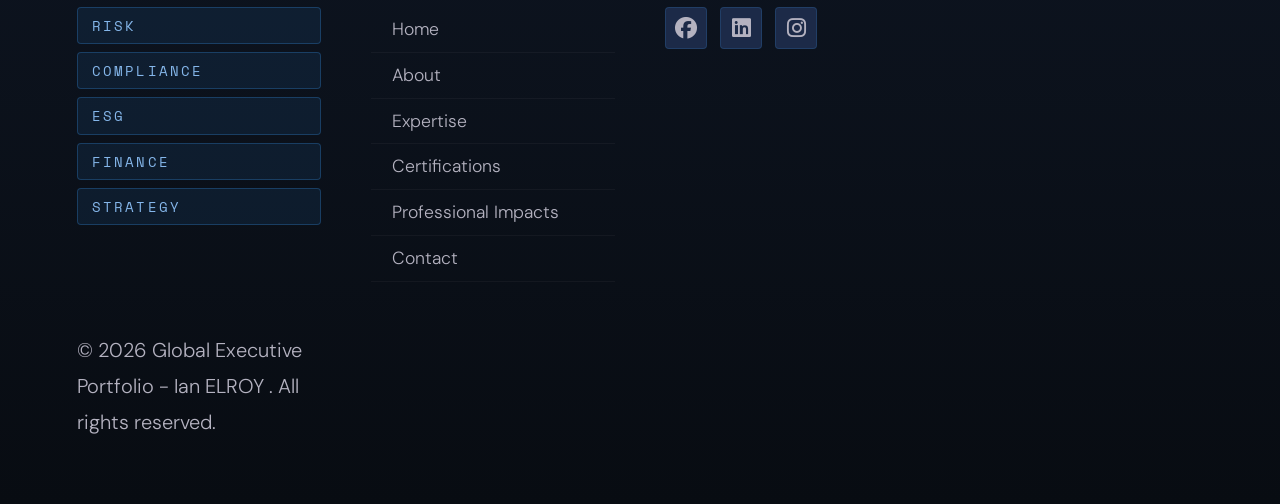
==== commit 50a1689f: "improved on the styling added some content" ====
--- a/index.html
+++ b/index.html
@@ -5,8 +5,9 @@
     <meta name="viewport" content="width=device-width, initial-scale=1.0">
     <title>Ian Elroy | Global Executive Portfolio</title>
     <link rel="stylesheet" href="styles.css">
+    <link rel="icon" type="image/x-icon" href="Portfolio icon.png">
      <link rel="stylesheet" href="https://cdnjs.cloudflare.com/ajax/libs/font-awesome/6.5.0/css/all.min.css">
-    <img src="Portfolio icon.png" alt="portfolio icon" width="50px">
+   
 </head>
 <body>
     <div class="navbar">
--- a/styles.css
+++ b/styles.css
@@ -58,7 +58,7 @@
 
 html {
   scroll-behavior: smooth;
-  font-size: 16px;
+  font-size: 20px;
 }
 
 body {
